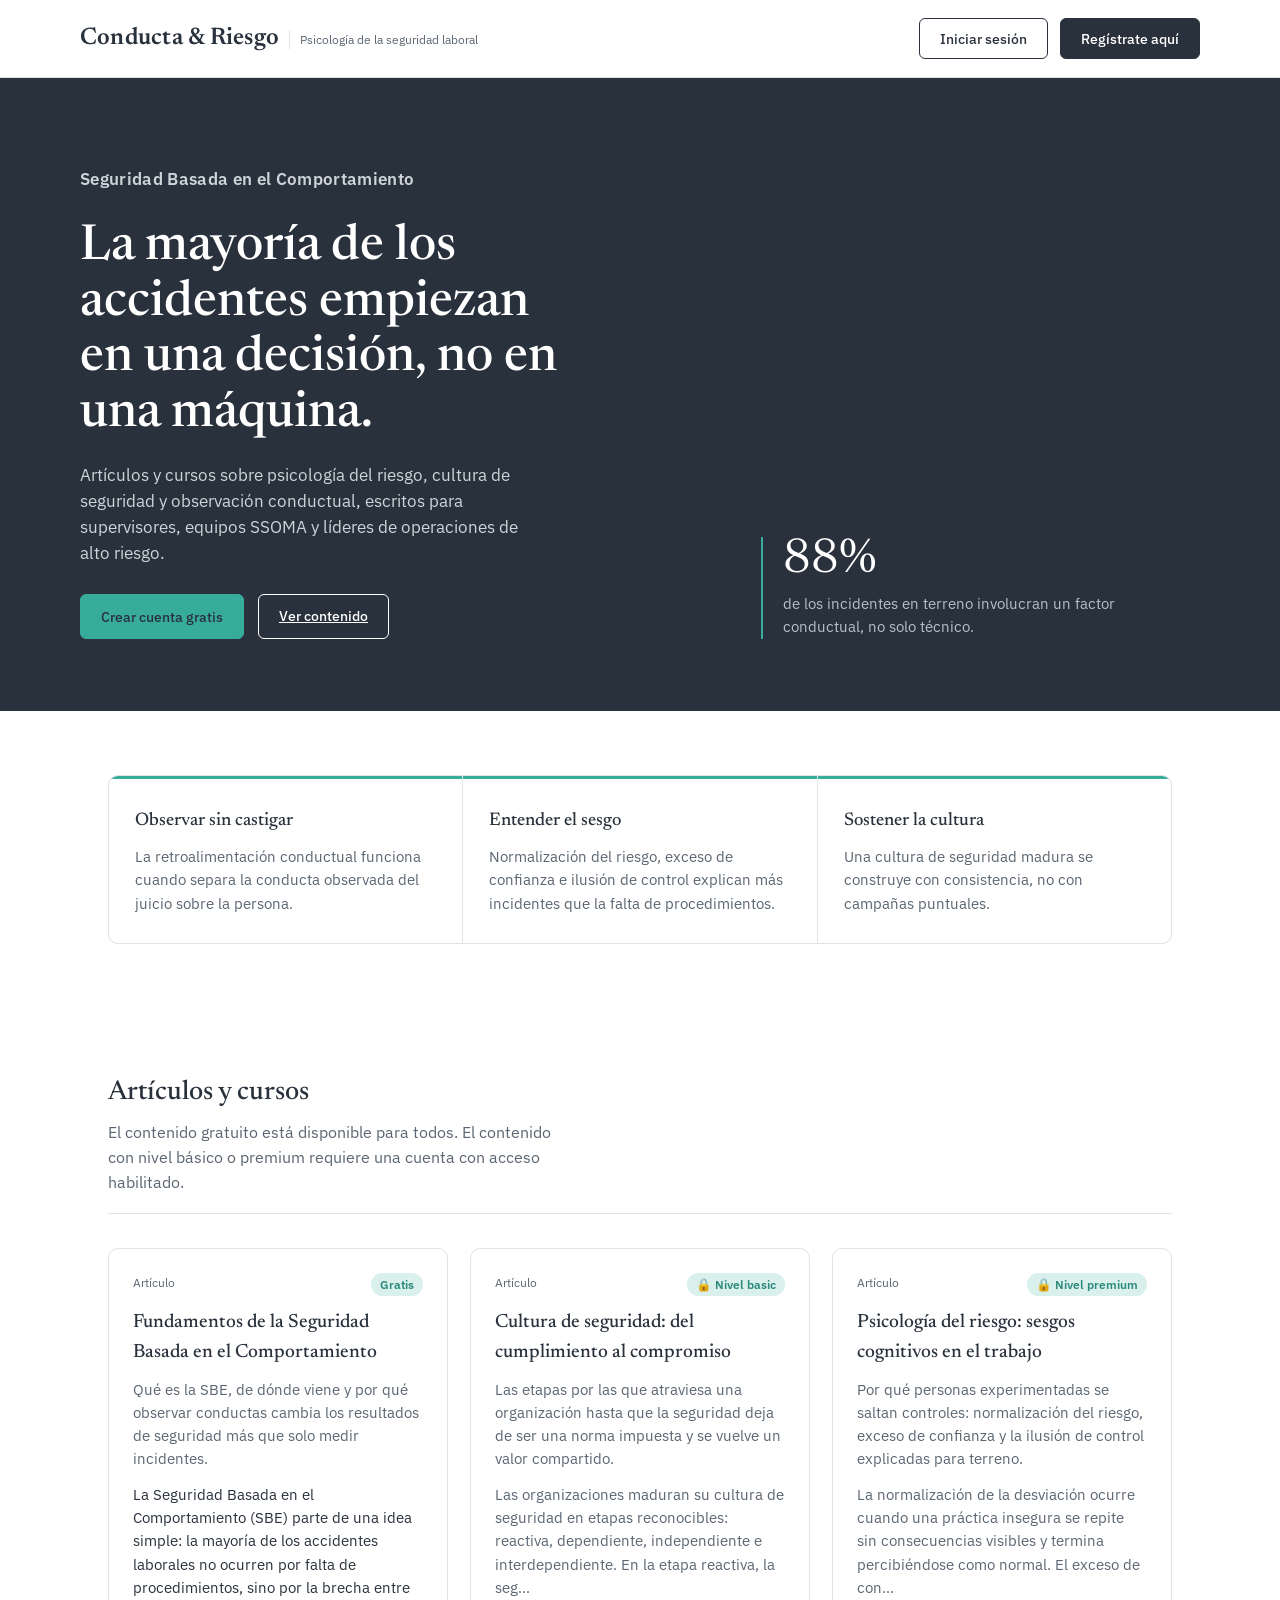
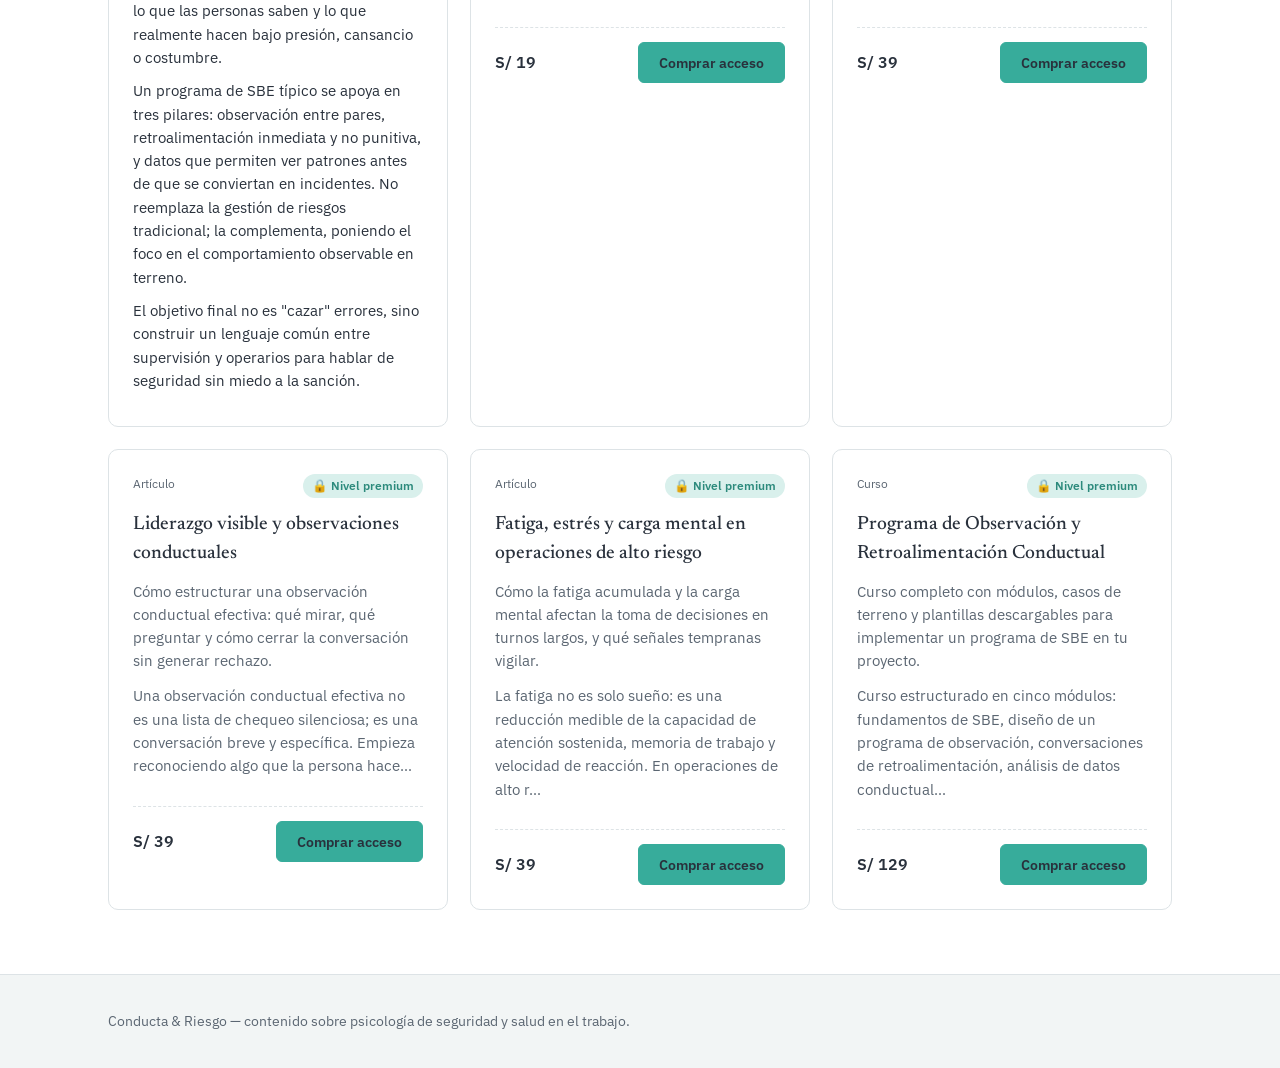
==== index.html @ 3371e2c4 "Add files via upload" ====
<!DOCTYPE html>
<html lang="es">
<head>
<meta charset="UTF-8" />
<meta name="viewport" content="width=device-width, initial-scale=1.0" />
<title>Conducta &amp; Riesgo — Psicología de la seguridad en el trabajo</title>
<link rel="stylesheet" href="css/styles.css" />
</head>
<body>

<header class="sbe-header">
  <div class="sbe-shell sbe-header-inner">
    <a class="sbe-brand" href="#top">
      <span class="sbe-brand-mark">Conducta &amp; Riesgo</span>
      <span class="sbe-brand-sub">Psicología de la seguridad laboral</span>
    </a>

    <div class="sbe-actions" id="sbe-actions-logged-out">
      <button class="sbe-btn" data-open-auth="login">Iniciar sesión</button>
      <button class="sbe-btn sbe-btn-solid" data-open-auth="register">Regístrate aquí</button>
    </div>

    <div class="sbe-actions sbe-user-chip sbe-hidden" id="sbe-actions-logged-in">
      <span id="sbe-user-label"></span>
      <a class="sbe-admin-link sbe-hidden" id="sbe-admin-link" href="admin.html">Panel admin</a>
      <button class="sbe-btn-plain" id="sbe-logout-btn">Cerrar sesión</button>
    </div>
  </div>
</header>

<main id="top">

  <section class="sbe-hero">
    <div class="sbe-shell sbe-hero-inner">
      <div>
        <p class="sbe-hero-eyebrow">Seguridad Basada en el Comportamiento</p>
        <h1>La mayoría de los accidentes empiezan en una decisión, no en una máquina.</h1>
        <p>
          Artículos y cursos sobre psicología del riesgo, cultura de seguridad
          y observación conductual, escritos para supervisores, equipos SSOMA
          y líderes de operaciones de alto riesgo.
        </p>
        <div class="sbe-hero-actions">
          <button class="sbe-btn sbe-btn-solid" data-open-auth="register">Crear cuenta gratis</button>
          <a class="sbe-btn" href="#contenido">Ver contenido</a>
        </div>
      </div>
      <div class="sbe-hero-stat">
        <div class="num">88%</div>
        <div class="label">de los incidentes en terreno involucran un factor conductual, no solo técnico.</div>
      </div>
    </div>
  </section>

  <section class="sbe-section">
    <div class="sbe-shell">
      <div class="sbe-pillars">
        <div class="sbe-pillar">
          <h3>Observar sin castigar</h3>
          <p>La retroalimentación conductual funciona cuando separa la conducta observada del juicio sobre la persona.</p>
        </div>
        <div class="sbe-pillar">
          <h3>Entender el sesgo</h3>
          <p>Normalización del riesgo, exceso de confianza e ilusión de control explican más incidentes que la falta de procedimientos.</p>
        </div>
        <div class="sbe-pillar">
          <h3>Sostener la cultura</h3>
          <p>Una cultura de seguridad madura se construye con consistencia, no con campañas puntuales.</p>
        </div>
      </div>
    </div>
  </section>

  <section class="sbe-section" id="contenido">
    <div class="sbe-shell">
      <div class="sbe-section-head">
        <div>
          <h2>Artículos y cursos</h2>
          <p>El contenido gratuito está disponible para todos. El contenido con nivel básico o premium requiere una cuenta con acceso habilitado.</p>
        </div>
      </div>
      <div class="sbe-content-grid" id="sbe-content-grid"></div>
    </div>
  </section>

</main>

<footer class="sbe-footer">
  <div class="sbe-shell">
    Conducta &amp; Riesgo — contenido sobre psicología de seguridad y salud en el trabajo.
  </div>
</footer>

<!-- ---------- Modal de registro / inicio de sesión ---------- -->
<div class="sbe-modal-backdrop" id="sbe-auth-modal">
  <div class="sbe-modal">
    <button class="sbe-modal-close" data-close-modal aria-label="Cerrar">✕</button>

    <!-- Pantalla de inicio de sesión: solo los elementos para iniciar sesión -->
    <div id="sbe-login-screen">
      <h2 class="sbe-modal-title">Iniciar sesión</h2>
      <form class="sbe-form" id="sbe-login-form">
        <label>Correo electrónico
          <input type="email" name="email" required autocomplete="email" />
        </label>
        <label>Contraseña
          <input type="password" name="password" required autocomplete="current-password" />
        </label>
        <button class="sbe-btn sbe-btn-solid" type="submit">Iniciar sesión</button>
      </form>
      <div class="sbe-divider">o continúa con</div>
      <div class="sbe-google-btn"></div>
      <p class="sbe-switch-line">
        ¿No tienes cuenta?
        <button type="button" class="sbe-switch-link" data-auth-tab="register">Regístrate aquí</button>
      </p>
    </div>

    <!-- Pantalla de registro: solo los elementos para crear una cuenta -->
    <div id="sbe-register-screen" class="sbe-hidden">
      <h2 class="sbe-modal-title">Crear cuenta</h2>
      <form class="sbe-form" id="sbe-register-form">
        <label>Nombre
          <input type="text" name="nombre" required autocomplete="name" />
        </label>
        <label>Correo electrónico
          <input type="email" name="email" required autocomplete="email" />
        </label>
        <label>Contraseña
          <input type="password" name="password" required minlength="8" autocomplete="new-password" />
        </label>
        <label>Confirmar contraseña
          <input type="password" name="passwordConfirm" required minlength="8" autocomplete="new-password" />
        </label>
        <button class="sbe-btn sbe-btn-solid" type="submit">Crear cuenta</button>
      </form>
      <div class="sbe-divider">o regístrate con</div>
      <div class="sbe-google-btn"></div>
      <p class="sbe-switch-line">
        ¿Ya tienes cuenta?
        <button type="button" class="sbe-switch-link" data-auth-tab="login">Inicia sesión</button>
      </p>
    </div>
  </div>
</div>

<script src="https://accounts.google.com/gsi/client" async defer></script>
<script src="js/config.js"></script>
<script src="js/crypto-utils.js"></script>
<script src="js/api.js"></script>
<script src="js/toast.js"></script>
<script src="js/content-data.js"></script>
<script src="js/auth.js"></script>
<script src="js/content.js"></script>
<script src="js/auth-ui.js"></script>
<script src="js/google-auth.js"></script>
<script src="js/main.js"></script>
</body>
</html>
---- css/styles.css ----
/* =========================================================
   Design tokens
   Paleta: azul pizarra (#29313c, predominante — confianza,
   institucional) + verde (#37ac9b — acento, acción, éxito) +
   blanco (#FFFFFF — superficie, aire, legibilidad).
   Tipografía: Newsreader (serif editorial) para titulares,
   IBM Plex Sans (técnica, legible) para cuerpo e interfaz.
   ========================================================= */
@import url("https://fonts.googleapis.com/css2?family=Newsreader:opsz,wght@6..72,400;6..72,500;6..72,600&family=IBM+Plex+Sans:wght@400;500;600;700&display=swap");

:root {
  /* Marca */
  --sbe-blue: #29313c;       /* color predominante: cabeceras, texto, botones sólidos */
  --sbe-blue-deep: #1c232b;  /* hover / estados presionados sobre azul */
  --sbe-green: #37ac9b;      /* acento: acciones, precios, éxito */
  --sbe-green-deep: #2c8a7c; /* hover sobre verde */
  --sbe-green-soft: #d9f0ec; /* fondos suaves, chips, franjas */
  --sbe-white: #ffffff;

  /* Superficie y texto derivados de la marca (no colores nuevos) */
  --sbe-bg: var(--sbe-white);
  --sbe-bg-tint: #f2f5f5;         /* variación de blanco con un toque azulado, para alternar secciones */
  --sbe-bg-raised: var(--sbe-white);
  --sbe-ink: var(--sbe-blue);
  --sbe-ink-soft: #5b6672;
  --sbe-line: #dde3e6;
  --sbe-error: #b3452f;

  --sbe-radius: 10px;
  --sbe-radius-sm: 6px;
  --sbe-font-display: "Newsreader", Georgia, serif;
  --sbe-font-body: "IBM Plex Sans", -apple-system, BlinkMacSystemFont, sans-serif;
}

* { box-sizing: border-box; }

html { scroll-behavior: smooth; }

body {
  margin: 0;
  background: var(--sbe-bg);
  color: var(--sbe-ink);
  font-family: var(--sbe-font-body);
  line-height: 1.55;
}

.sbe-hidden { display: none !important; }

a { color: inherit; }

img { max-width: 100%; display: block; }

button { font-family: inherit; cursor: pointer; }

/* ---------- Layout shell ---------- */
.sbe-shell {
  max-width: 1120px;
  margin: 0 auto;
  padding: 0 28px;
}

/* ---------- Header ---------- */
.sbe-header {
  border-bottom: 1px solid var(--sbe-line);
  background: var(--sbe-white);
  position: sticky;
  top: 0;
  z-index: 20;
}

.sbe-header-inner {
  display: flex;
  align-items: center;
  justify-content: space-between;
  padding: 18px 0;
  gap: 20px;
}

.sbe-brand {
  display: flex;
  align-items: baseline;
  gap: 10px;
  text-decoration: none;
  color: var(--sbe-ink);
}

.sbe-brand-mark {
  font-family: var(--sbe-font-display);
  font-size: 1.5rem;
  font-weight: 600;
  letter-spacing: 0.01em;
}

.sbe-brand-sub {
  font-size: 0.78rem;
  color: var(--sbe-ink-soft);
  border-left: 1px solid var(--sbe-line);
  padding-left: 10px;
}

.sbe-actions { display: flex; align-items: center; gap: 12px; }

.sbe-user-chip {
  display: flex;
  align-items: center;
  gap: 14px;
  font-size: 0.9rem;
}

#sbe-user-label { color: var(--sbe-ink-soft); }

.sbe-admin-link {
  font-size: 0.85rem;
  text-decoration: underline;
  text-underline-offset: 3px;
  color: var(--sbe-green-deep);
  font-weight: 500;
}

/* ---------- Buttons ---------- */
.sbe-btn {
  border: 1px solid var(--sbe-blue);
  background: transparent;
  color: var(--sbe-blue);
  padding: 10px 20px;
  border-radius: var(--sbe-radius-sm);
  font-size: 0.9rem;
  font-weight: 500;
  transition: background 0.15s ease, color 0.15s ease, border-color 0.15s ease, transform 0.1s ease;
}

.sbe-btn:hover { background: var(--sbe-blue); color: var(--sbe-white); }

.sbe-btn:active { transform: translateY(1px); }

.sbe-btn-solid {
  background: var(--sbe-blue);
  color: var(--sbe-white);
}

.sbe-btn-solid:hover { background: var(--sbe-blue-deep); }

.sbe-btn-accent {
  border-color: var(--sbe-green);
  background: var(--sbe-green);
  color: var(--sbe-blue);
  font-weight: 600;
}

.sbe-btn-accent:hover { background: var(--sbe-green-deep); color: var(--sbe-white); }

.sbe-btn-plain {
  border: none;
  background: none;
  color: var(--sbe-ink-soft);
  padding: 6px 4px;
  text-decoration: underline;
  text-underline-offset: 3px;
}

.sbe-btn-plain:hover { color: var(--sbe-ink); }

/* ---------- Hero ---------- */
.sbe-hero {
  background: var(--sbe-blue);
  color: var(--sbe-white);
}

.sbe-hero-inner {
  padding: 88px 0 72px;
  display: grid;
  grid-template-columns: 1.3fr 0.9fr;
  gap: 48px;
  align-items: end;
}

.sbe-hero-eyebrow {
  color: var(--sbe-green);
  font-size: 0.85rem;
  letter-spacing: 0.02em;
  margin: 0 0 18px;
  font-weight: 600;
}

.sbe-hero h1 {
  font-family: var(--sbe-font-display);
  font-size: clamp(2.1rem, 4vw, 3.1rem);
  line-height: 1.12;
  font-weight: 500;
  margin: 0 0 20px;
  max-width: 16ch;
  color: var(--sbe-white);
}

.sbe-hero p {
  font-size: 1.05rem;
  color: #cdd4da;
  max-width: 46ch;
  margin: 0 0 28px;
}

.sbe-hero-actions { display: flex; gap: 14px; }

.sbe-hero .sbe-btn {
  border-color: var(--sbe-white);
  color: var(--sbe-white);
}

.sbe-hero .sbe-btn:hover { background: var(--sbe-white); color: var(--sbe-blue); }

.sbe-hero .sbe-btn-solid {
  background: var(--sbe-green);
  border-color: var(--sbe-green);
  color: var(--sbe-blue);
}

.sbe-hero .sbe-btn-solid:hover { background: var(--sbe-green-deep); color: var(--sbe-white); }

.sbe-hero-stat {
  border-left: 2px solid var(--sbe-green);
  padding-left: 20px;
}

.sbe-hero-stat .num {
  font-family: var(--sbe-font-display);
  font-size: 3rem;
  line-height: 1;
  color: var(--sbe-white);
}

.sbe-hero-stat .label {
  color: #b7c0c7;
  font-size: 0.92rem;
  margin-top: 8px;
}

/* ---------- Section framing ---------- */
.sbe-section { padding: 64px 0; }

.sbe-section-head {
  display: flex;
  justify-content: space-between;
  align-items: flex-end;
  gap: 24px;
  margin-bottom: 34px;
  border-bottom: 1px solid var(--sbe-line);
  padding-bottom: 18px;
}

.sbe-section-head h2 {
  font-family: var(--sbe-font-display);
  font-weight: 500;
  font-size: 1.7rem;
  margin: 0;
  color: var(--sbe-blue);
}

.sbe-section-head p {
  color: var(--sbe-ink-soft);
  max-width: 46ch;
  margin: 6px 0 0;
}

/* ---------- Pillars (intro concepts) ---------- */
.sbe-pillars {
  display: grid;
  grid-template-columns: repeat(3, 1fr);
  gap: 1px;
  background: var(--sbe-line);
  border: 1px solid var(--sbe-line);
  border-radius: var(--sbe-radius);
  overflow: hidden;
}

.sbe-pillar {
  background: var(--sbe-bg-raised);
  padding: 28px 26px;
  border-top: 3px solid var(--sbe-green);
}

.sbe-pillar h3 {
  font-family: var(--sbe-font-display);
  font-weight: 500;
  font-size: 1.15rem;
  margin: 0 0 10px;
  color: var(--sbe-blue);
}

.sbe-pillar p { color: var(--sbe-ink-soft); font-size: 0.94rem; margin: 0; }

/* ---------- Content grid ---------- */
.sbe-content-grid {
  display: grid;
  grid-template-columns: repeat(auto-fill, minmax(310px, 1fr));
  gap: 22px;
}

.sbe-card {
  background: var(--sbe-bg-raised);
  border: 1px solid var(--sbe-line);
  border-radius: var(--sbe-radius);
  padding: 24px;
  display: flex;
  flex-direction: column;
  gap: 12px;
  transition: box-shadow 0.18s ease, border-color 0.18s ease;
}

.sbe-card:hover {
  border-color: var(--sbe-green);
  box-shadow: 0 6px 20px rgba(41, 49, 60, 0.08);
}

.sbe-card-meta {
  display: flex;
  justify-content: space-between;
  font-size: 0.78rem;
  color: var(--sbe-ink-soft);
}

.sbe-card-badge {
  color: var(--sbe-green-deep);
  font-weight: 600;
  background: var(--sbe-green-soft);
  padding: 2px 9px;
  border-radius: 999px;
}

.sbe-card h3 {
  font-family: var(--sbe-font-display);
  font-weight: 500;
  font-size: 1.2rem;
  margin: 0;
  color: var(--sbe-blue);
}

.sbe-card-resumen { color: var(--sbe-ink-soft); font-size: 0.92rem; margin: 0; }

.sbe-card-body { font-size: 0.94rem; }

.sbe-card-body p { margin: 0 0 10px; }

.sbe-card-locked .sbe-card-body { color: var(--sbe-ink-soft); }

.sbe-locked-preview { position: relative; }

.sbe-locked-cta {
  margin-top: 6px;
  padding-top: 14px;
  border-top: 1px dashed var(--sbe-line);
  display: flex;
  align-items: center;
  justify-content: space-between;
  gap: 12px;
}

.sbe-price { font-weight: 600; color: var(--sbe-blue); }

/* ---------- Footer ---------- */
.sbe-footer {
  border-top: 1px solid var(--sbe-line);
  background: var(--sbe-bg-tint);
  padding: 36px 0;
  color: var(--sbe-ink-soft);
  font-size: 0.85rem;
}

/* ---------- Modal ---------- */
.sbe-modal-backdrop {
  position: fixed;
  inset: 0;
  background: rgba(29, 37, 46, 0.55);
  display: none;
  align-items: center;
  justify-content: center;
  padding: 20px;
  z-index: 100;
}

.sbe-modal-backdrop.sbe-modal-open { display: flex; }

.sbe-modal {
  background: var(--sbe-bg-raised);
  width: 100%;
  max-width: 420px;
  border-radius: var(--sbe-radius);
  padding: 30px 28px 26px;
  position: relative;
  box-shadow: 0 20px 60px rgba(29, 37, 46, 0.25);
}

.sbe-modal-close {
  position: absolute;
  top: 14px;
  right: 16px;
  background: none;
  border: none;
  font-size: 1.2rem;
  color: var(--sbe-ink-soft);
  border-radius: var(--sbe-radius-sm);
  padding: 4px 8px;
}

.sbe-modal-close:hover { color: var(--sbe-blue); background: var(--sbe-bg-tint); }

.sbe-modal-title {
  font-family: var(--sbe-font-display);
  font-weight: 500;
  font-size: 1.4rem;
  color: var(--sbe-blue);
  margin: 0 0 20px;
}

.sbe-form { display: flex; flex-direction: column; gap: 12px; }

.sbe-form label {
  font-size: 0.82rem;
  color: var(--sbe-ink-soft);
  display: flex;
  flex-direction: column;
  gap: 5px;
}

.sbe-form input {
  border: 1px solid var(--sbe-line);
  border-radius: var(--sbe-radius-sm);
  padding: 10px 12px;
  font-size: 0.95rem;
  font-family: inherit;
  transition: border-color 0.15s ease;
}

.sbe-form input:hover { border-color: #c3ccd1; }

.sbe-form input:focus,
.sbe-btn:focus-visible,
button:focus-visible,
a:focus-visible {
  outline: 2px solid var(--sbe-green-deep);
  outline-offset: 2px;
}

.sbe-form button[type="submit"] { margin-top: 6px; }

.sbe-divider {
  display: flex;
  align-items: center;
  gap: 10px;
  color: var(--sbe-ink-soft);
  font-size: 0.78rem;
  margin: 18px 0 14px;
}

.sbe-divider::before,
.sbe-divider::after {
  content: "";
  flex: 1;
  height: 1px;
  background: var(--sbe-line);
}

.sbe-google-btn { display: flex; justify-content: center; }

.sbe-google-disabled {
  font-size: 0.8rem;
  color: var(--sbe-ink-soft);
  text-align: center;
  margin: 0;
}

.sbe-switch-line {
  text-align: center;
  font-size: 0.85rem;
  color: var(--sbe-ink-soft);
  margin: 18px 0 0;
}

.sbe-switch-link {
  background: none;
  border: none;
  padding: 0;
  margin-left: 4px;
  color: var(--sbe-green-deep);
  font-weight: 600;
  text-decoration: underline;
  text-underline-offset: 3px;
  font-size: inherit;
  font-family: inherit;
}

.sbe-switch-link:hover { color: var(--sbe-blue); }

/* ---------- Toasts ---------- */
#sbe-toast-container {
  position: fixed;
  bottom: 22px;
  right: 22px;
  display: flex;
  flex-direction: column;
  gap: 10px;
  z-index: 200;
}

.sbe-toast {
  background: var(--sbe-blue);
  color: var(--sbe-white);
  padding: 12px 16px;
  border-radius: var(--sbe-radius-sm);
  font-size: 0.88rem;
  max-width: 300px;
  opacity: 0;
  transform: translateY(8px);
  transition: opacity 0.25s ease, transform 0.25s ease;
  box-shadow: 0 8px 24px rgba(29, 37, 46, 0.2);
}

.sbe-toast-error { background: var(--sbe-error); }

.sbe-toast-visible { opacity: 1; transform: translateY(0); }

/* ---------- Responsive ---------- */
@media (max-width: 780px) {
  .sbe-hero-inner { grid-template-columns: 1fr; padding: 56px 0 48px; }
  .sbe-pillars { grid-template-columns: 1fr; }
  .sbe-section-head { flex-direction: column; align-items: flex-start; }
}

@media (max-width: 560px) {
  .sbe-shell { padding: 0 18px; }
  .sbe-header-inner { flex-wrap: wrap; gap: 10px; }
  .sbe-user-chip { flex-wrap: wrap; gap: 8px; }
}

@media (prefers-reduced-motion: reduce) {
  html { scroll-behavior: auto; }
  .sbe-toast, .sbe-card { transition: none; }
}
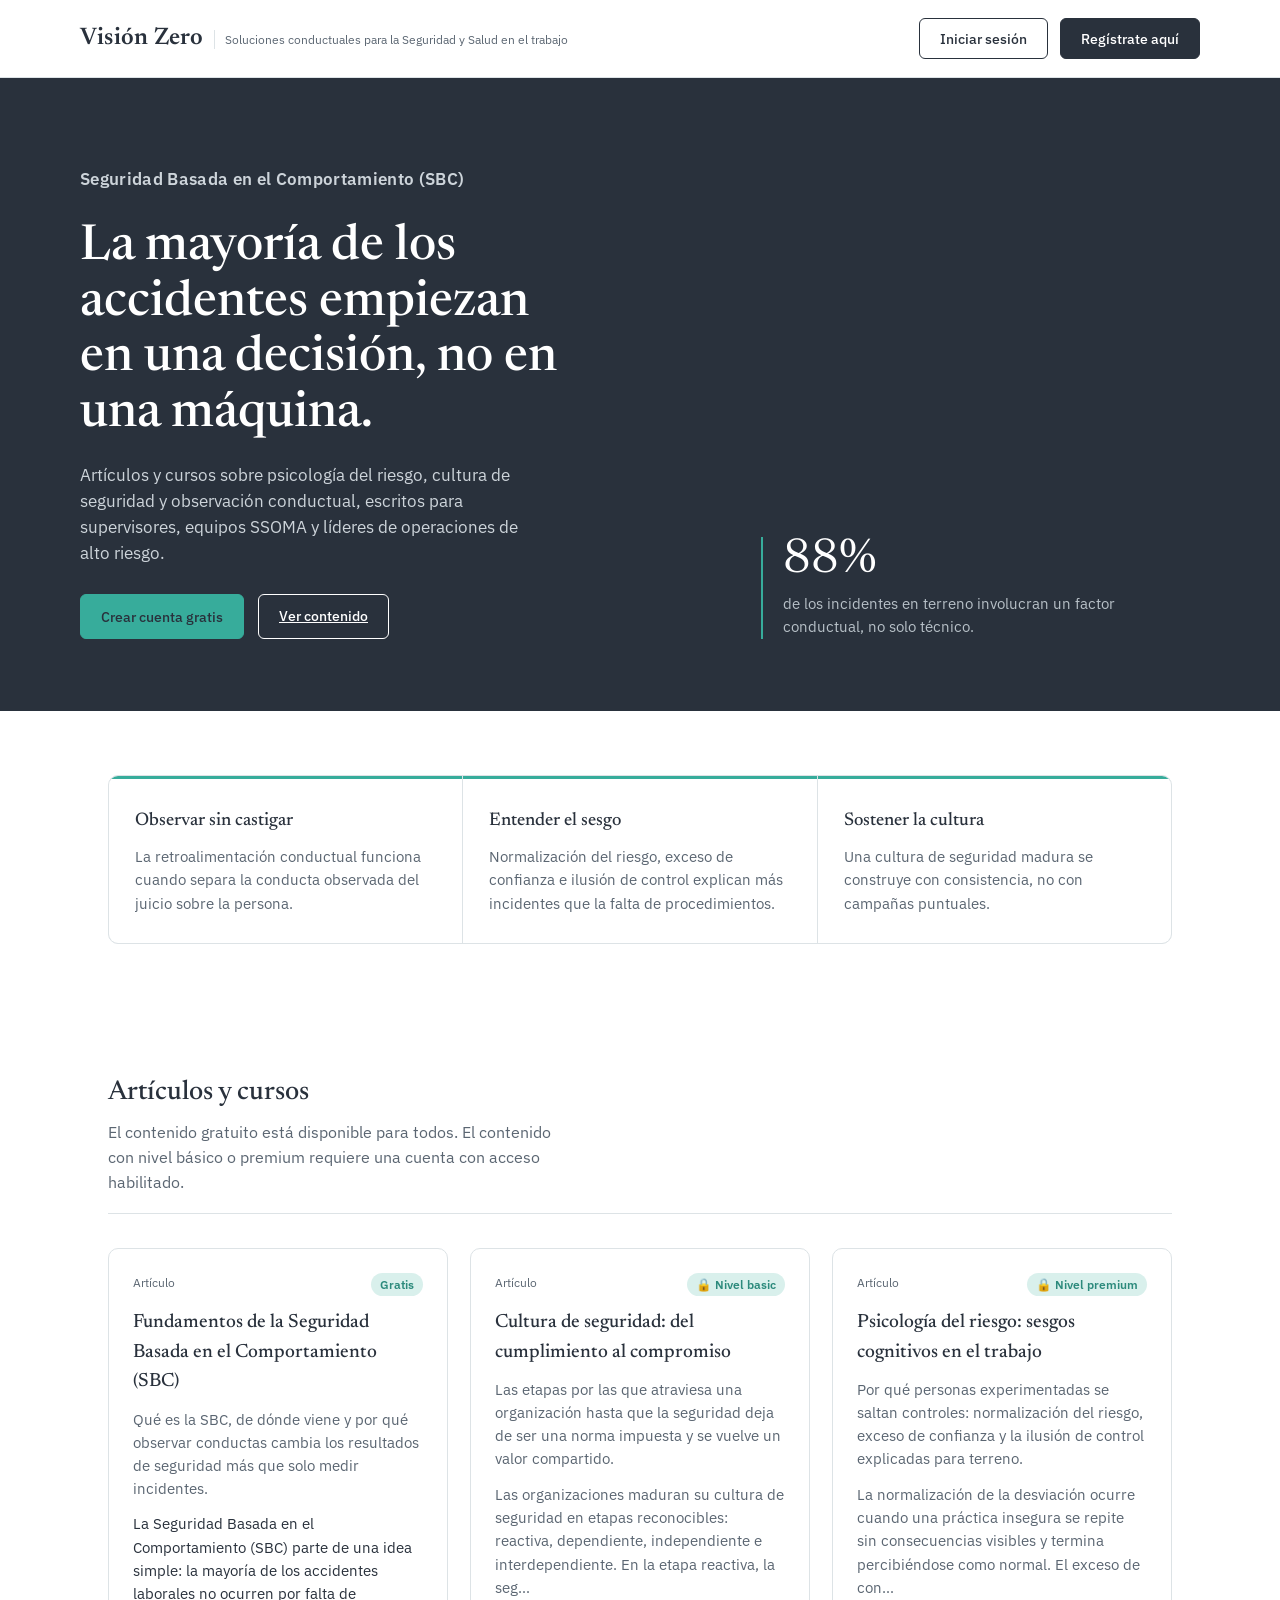
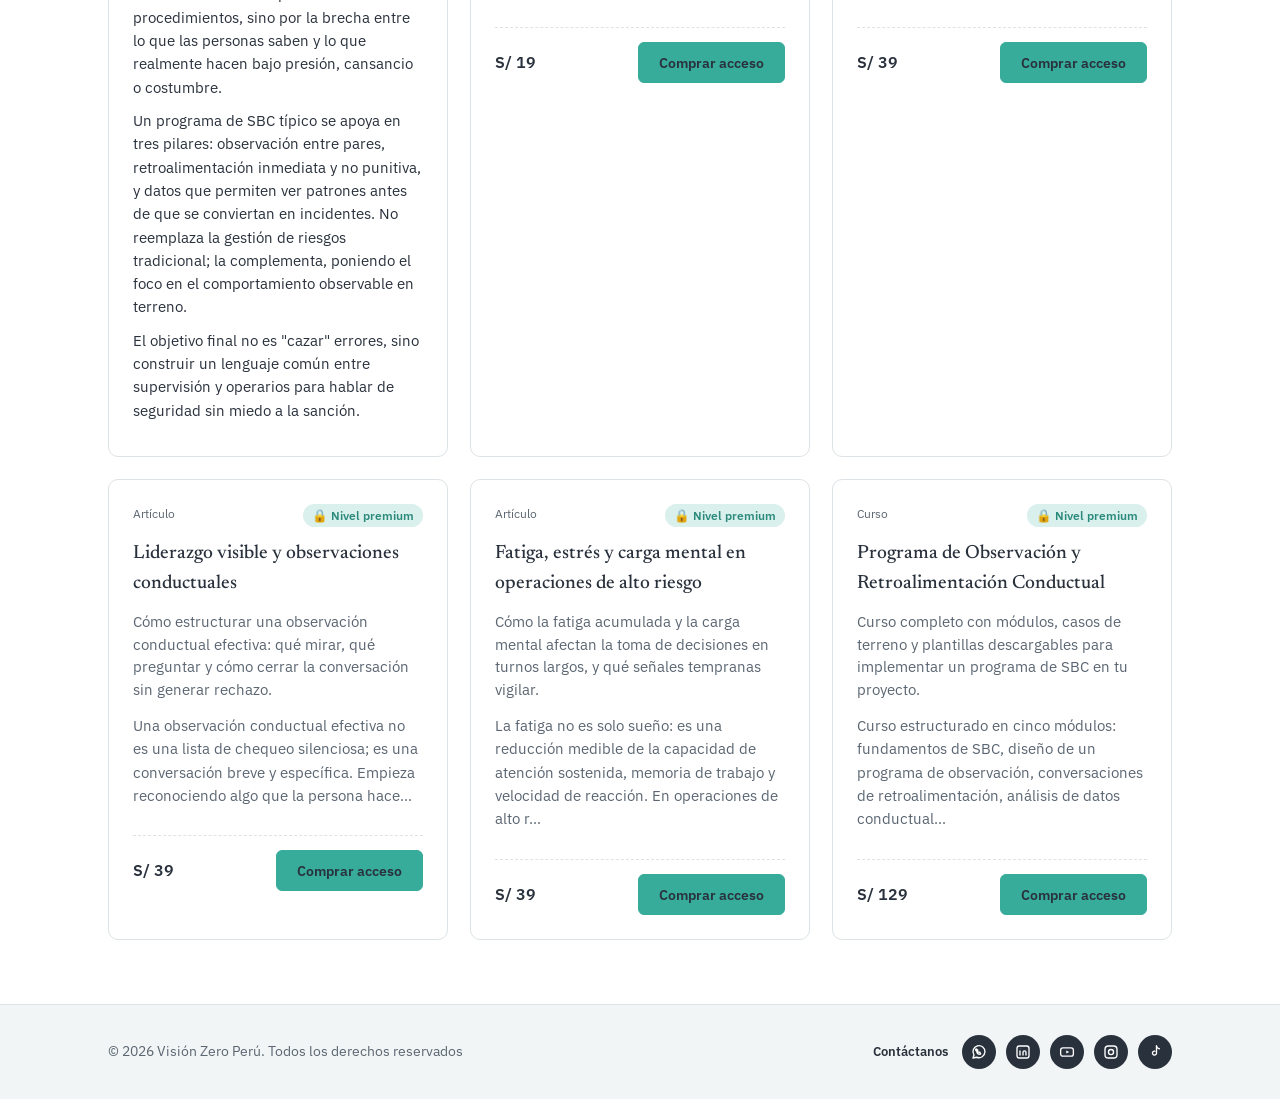
==== commit 6eb52fb9: "Add files via upload" ====
--- a/index.html
+++ b/index.html
@@ -3,7 +3,7 @@
 <head>
 <meta charset="UTF-8" />
 <meta name="viewport" content="width=device-width, initial-scale=1.0" />
-<title>Conducta &amp; Riesgo — Psicología de la seguridad en el trabajo</title>
+<title>Visión Zero — Soluciones conductuales para la Seguridad y Salud en el trabajo</title>
 <link rel="stylesheet" href="css/styles.css" />
 </head>
 <body>
@@ -11,8 +11,8 @@
 <header class="sbe-header">
   <div class="sbe-shell sbe-header-inner">
     <a class="sbe-brand" href="#top">
-      <span class="sbe-brand-mark">Conducta &amp; Riesgo</span>
-      <span class="sbe-brand-sub">Psicología de la seguridad laboral</span>
+      <span class="sbe-brand-mark">Visión Zero</span>
+      <span class="sbe-brand-sub">Soluciones conductuales para la Seguridad y Salud en el trabajo</span>
     </a>
 
     <div class="sbe-actions" id="sbe-actions-logged-out">
@@ -33,7 +33,7 @@
   <section class="sbe-hero">
     <div class="sbe-shell sbe-hero-inner">
       <div>
-        <p class="sbe-hero-eyebrow">Seguridad Basada en el Comportamiento</p>
+        <p class="sbe-hero-eyebrow">Seguridad Basada en el Comportamiento (SBC)</p>
         <h1>La mayoría de los accidentes empiezan en una decisión, no en una máquina.</h1>
         <p>
           Artículos y cursos sobre psicología del riesgo, cultura de seguridad
@@ -86,8 +86,47 @@
 </main>
 
 <footer class="sbe-footer">
-  <div class="sbe-shell">
-    Conducta &amp; Riesgo — contenido sobre psicología de seguridad y salud en el trabajo.
+  <div class="sbe-shell sbe-footer-inner">
+    <p class="sbe-footer-copy">© 2026 Visión Zero Perú. Todos los derechos reservados</p>
+
+    <div class="sbe-footer-contact">
+      <span class="sbe-footer-contact-label">Contáctanos</span>
+      <div class="sbe-social-icons">
+        <a class="sbe-social-icon" href="#" aria-label="WhatsApp" target="_blank" rel="noopener">
+          <svg viewBox="0 0 24 24" width="18" height="18" fill="none" stroke="currentColor" stroke-width="1.8" stroke-linecap="round" stroke-linejoin="round">
+            <path d="M4 20l1.3-4A8 8 0 1 1 9 19l-5 1z" />
+            <path d="M9 10.5c0 2.5 2 4.5 4.5 4.5.4 0 .8-.6.6-1l-.8-1.6c-.1-.3-.5-.4-.8-.2l-.6.4a4 4 0 0 1-2-2l.4-.6c.2-.3.1-.7-.2-.8L8.5 8c-.4-.2-1 .2-1 .6.1.7.3 1.3.5 1.9z" />
+          </svg>
+        </a>
+        <a class="sbe-social-icon" href="#" aria-label="LinkedIn" target="_blank" rel="noopener">
+          <svg viewBox="0 0 24 24" width="18" height="18" fill="none" stroke="currentColor" stroke-width="1.8" stroke-linecap="round" stroke-linejoin="round">
+            <rect x="4" y="4" width="16" height="16" rx="3" />
+            <line x1="8" y1="10.5" x2="8" y2="16" />
+            <circle cx="8" cy="7.3" r="0.4" fill="currentColor" stroke="none" />
+            <path d="M12 16v-3.2c0-1.5 1-2.3 2-2.3s2 .6 2 2.2V16" />
+          </svg>
+        </a>
+        <a class="sbe-social-icon" href="#" aria-label="YouTube" target="_blank" rel="noopener">
+          <svg viewBox="0 0 24 24" width="18" height="18" fill="none" stroke="currentColor" stroke-width="1.8" stroke-linecap="round" stroke-linejoin="round">
+            <rect x="3.5" y="6.5" width="17" height="11" rx="3" />
+            <path d="M11 10l4 2-4 2z" fill="currentColor" stroke="none" />
+          </svg>
+        </a>
+        <a class="sbe-social-icon" href="#" aria-label="Instagram" target="_blank" rel="noopener">
+          <svg viewBox="0 0 24 24" width="18" height="18" fill="none" stroke="currentColor" stroke-width="1.8" stroke-linecap="round" stroke-linejoin="round">
+            <rect x="4" y="4" width="16" height="16" rx="4.5" />
+            <circle cx="12" cy="12" r="3.4" />
+            <circle cx="16.2" cy="7.8" r="0.4" fill="currentColor" stroke="none" />
+          </svg>
+        </a>
+        <a class="sbe-social-icon" href="#" aria-label="TikTok" target="_blank" rel="noopener">
+          <svg viewBox="0 0 24 24" width="18" height="18" fill="none" stroke="currentColor" stroke-width="1.8" stroke-linecap="round" stroke-linejoin="round">
+            <path d="M14 4v9.5a2.7 2.7 0 1 1-2.2-2.65" />
+            <path d="M14 4c.3 2 1.8 3.5 3.8 3.7" />
+          </svg>
+        </a>
+      </div>
+    </div>
   </div>
 </footer>
 
--- a/css/styles.css
+++ b/css/styles.css
@@ -360,10 +360,48 @@
 .sbe-footer {
   border-top: 1px solid var(--sbe-line);
   background: var(--sbe-bg-tint);
-  padding: 36px 0;
+  padding: 30px 0;
   color: var(--sbe-ink-soft);
   font-size: 0.85rem;
 }
+
+.sbe-footer-inner {
+  display: flex;
+  align-items: center;
+  justify-content: space-between;
+  flex-wrap: wrap;
+  gap: 18px;
+}
+
+.sbe-footer-copy { margin: 0; }
+
+.sbe-footer-contact {
+  display: flex;
+  align-items: center;
+  gap: 14px;
+}
+
+.sbe-footer-contact-label {
+  font-weight: 600;
+  color: var(--sbe-blue);
+  font-size: 0.82rem;
+}
+
+.sbe-social-icons { display: flex; gap: 10px; }
+
+.sbe-social-icon {
+  width: 34px;
+  height: 34px;
+  border-radius: 50%;
+  background: var(--sbe-blue);
+  color: var(--sbe-white);
+  display: flex;
+  align-items: center;
+  justify-content: center;
+  transition: background 0.15s ease, transform 0.1s ease;
+}
+
+.sbe-social-icon:hover { background: var(--sbe-green-deep); transform: translateY(-1px); }
 
 /* ---------- Modal ---------- */
 .sbe-modal-backdrop {
@@ -523,6 +561,7 @@
   .sbe-hero-inner { grid-template-columns: 1fr; padding: 56px 0 48px; }
   .sbe-pillars { grid-template-columns: 1fr; }
   .sbe-section-head { flex-direction: column; align-items: flex-start; }
+  .sbe-footer-inner { flex-direction: column; align-items: flex-start; }
 }
 
 @media (max-width: 560px) {
